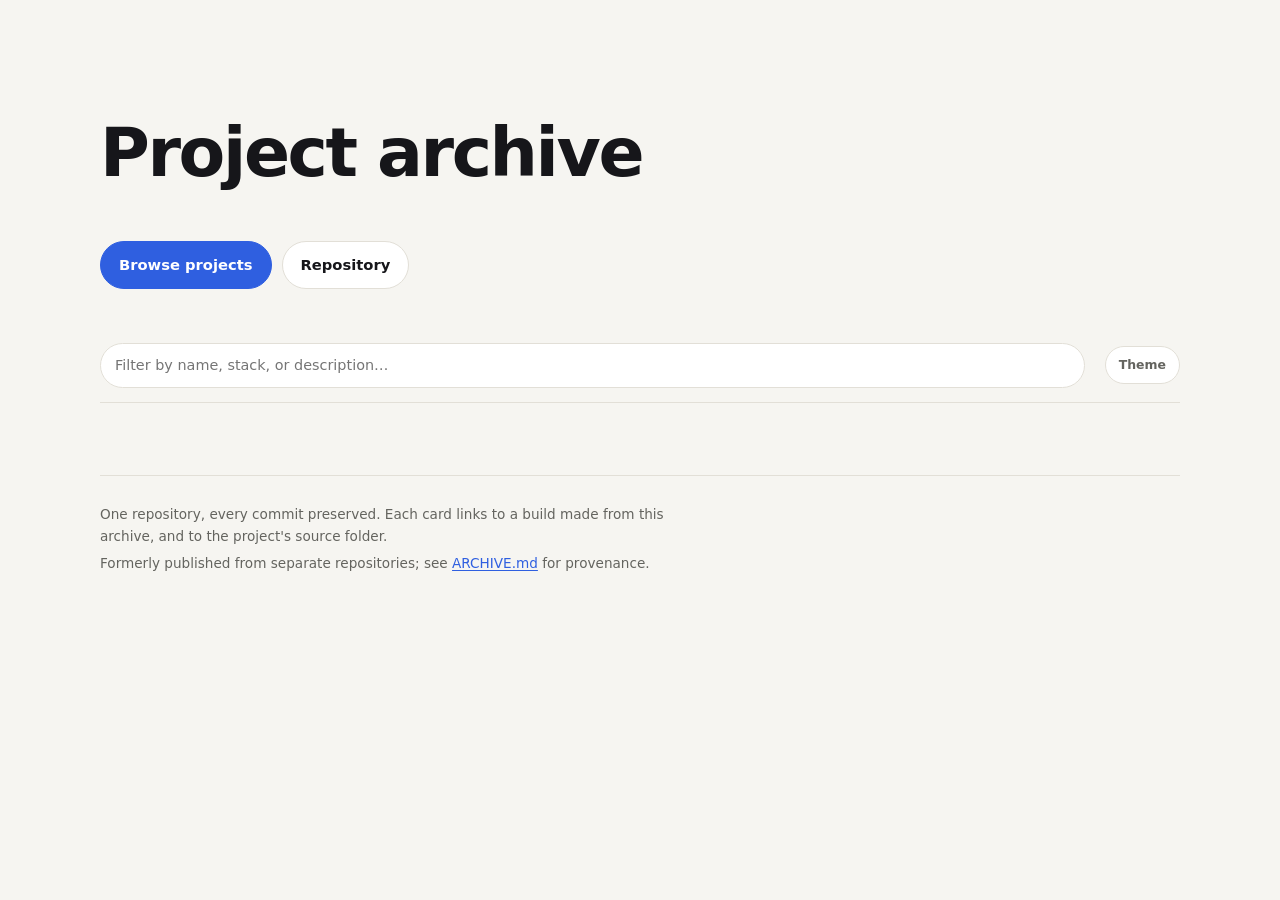
==== site/index.html @ 1af31318 "Archive: hub site, manifest, and import tooling" ====
<!doctype html>
<html lang="en">
  <head>
    <meta charset="utf-8">
    <meta name="viewport" content="width=device-width, initial-scale=1">
    <title><!--TITLE--></title>
    <meta name="description" content="<!--DESCRIPTION-->">
    <link rel="stylesheet" href="styles.css">
    <link rel="icon" href="favicon.svg" type="image/svg+xml">
  </head>
  <body>
    <a class="skip" href="#projects">Skip to projects</a>

    <header class="hero">
      <p class="kicker"><!--COURSE--></p>
      <h1>Project archive</h1>
      <p class="lede"><!--LEDE--></p>
      <div class="hero-meta"><!--META--></div>
      <div class="hero-actions">
        <a class="btn primary" href="#projects">Browse projects</a>
        <a class="btn" href="<!--REPO-->">Repository</a>
      </div>
    </header>

    <main id="projects">
      <div class="toolbar">
        <label class="search">
          <span class="sr-only">Filter projects</span>
          <input id="q" type="search" placeholder="Filter by name, stack, or description…" autocomplete="off">
        </label>
        <div class="chips" id="chips" role="group" aria-label="Filter by stack"></div>
        <button id="theme" class="theme" type="button" aria-label="Toggle colour theme">Theme</button>
      </div>

      <!--SECTIONS-->

      <p id="empty" class="empty" hidden>No projects match that filter.</p>
    </main>

    <footer class="foot">
      <p>
        One repository, every commit preserved. Each card links to a build made from this
        archive, and to the project's source folder.
      </p>
      <p class="muted">Formerly published from separate repositories; see <a href="<!--REPO-->/blob/main/ARCHIVE.md">ARCHIVE.md</a> for provenance.</p>
    </footer>

    <script src="main.js"></script>
  </body>
</html>
---- site/styles.css ----
:root {
  color-scheme: light;
  --bg: #f6f5f1;
  --panel: #ffffff;
  --ink: #16161a;
  --muted: #64645f;
  --line: #e2dfd7;
  --accent: #2f5fe0;
  --accent-ink: #ffffff;
  --chip: #eeecE6;
  --shadow: 0 1px 2px rgb(22 22 26 / 6%), 0 10px 30px rgb(22 22 26 / 5%);
  --radius: 16px;
  --max: 1080px;
}

@media (prefers-color-scheme: dark) {
  :root {
    color-scheme: dark;
    --bg: #0e0f12;
    --panel: #16181d;
    --ink: #ececf1;
    --muted: #9a9aa4;
    --line: #282a31;
    --accent: #7ba2ff;
    --accent-ink: #0d1224;
    --chip: #20232a;
    --shadow: 0 1px 2px rgb(0 0 0 / 40%), 0 12px 34px rgb(0 0 0 / 28%);
  }
}

:root[data-theme="light"] {
  color-scheme: light;
  --bg: #f6f5f1;
  --panel: #ffffff;
  --ink: #16161a;
  --muted: #64645f;
  --line: #e2dfd7;
  --accent: #2f5fe0;
  --accent-ink: #ffffff;
  --chip: #eeecE6;
  --shadow: 0 1px 2px rgb(22 22 26 / 6%), 0 10px 30px rgb(22 22 26 / 5%);
}

:root[data-theme="dark"] {
  color-scheme: dark;
  --bg: #0e0f12;
  --panel: #16181d;
  --ink: #ececf1;
  --muted: #9a9aa4;
  --line: #282a31;
  --accent: #7ba2ff;
  --accent-ink: #0d1224;
  --chip: #20232a;
  --shadow: 0 1px 2px rgb(0 0 0 / 40%), 0 12px 34px rgb(0 0 0 / 28%);
}

* {
  box-sizing: border-box;
}

html {
  scroll-behavior: smooth;
}

body {
  margin: 0;
  background: var(--bg);
  color: var(--ink);
  font: 16px/1.6 ui-sans-serif, system-ui, -apple-system, "Segoe UI", Roboto,
    sans-serif;
  -webkit-font-smoothing: antialiased;
}

a {
  color: var(--accent);
  text-decoration-thickness: 1px;
  text-underline-offset: 2px;
}

:focus-visible {
  outline: 2px solid var(--accent);
  outline-offset: 3px;
  border-radius: 6px;
}

.sr-only,
.skip:not(:focus) {
  position: absolute;
  width: 1px;
  height: 1px;
  padding: 0;
  margin: -1px;
  overflow: hidden;
  clip: rect(0 0 0 0);
  white-space: nowrap;
  border: 0;
}

.skip:focus {
  position: fixed;
  top: 12px;
  left: 12px;
  z-index: 10;
  padding: 10px 14px;
  background: var(--panel);
  border-radius: 10px;
  box-shadow: var(--shadow);
}

.hero,
main,
.foot {
  width: min(100% - 40px, var(--max));
  margin-inline: auto;
}

.hero {
  padding: clamp(56px, 9vw, 104px) 0 40px;
}

.kicker {
  margin: 0 0 14px;
  font-size: 0.78rem;
  font-weight: 650;
  letter-spacing: 0.14em;
  text-transform: uppercase;
  color: var(--muted);
}

h1 {
  margin: 0;
  font-size: clamp(2.5rem, 7vw, 4.25rem);
  line-height: 1.02;
  letter-spacing: -0.035em;
  font-weight: 720;
}

.lede {
  max-width: 58ch;
  margin: 22px 0 0;
  font-size: clamp(1.05rem, 2vw, 1.22rem);
  color: var(--muted);
}

.hero-meta {
  display: flex;
  flex-wrap: wrap;
  gap: 8px;
  margin-top: 26px;
}

.stat {
  display: inline-flex;
  align-items: baseline;
  gap: 8px;
  padding: 7px 12px;
  border: 1px solid var(--line);
  border-radius: 999px;
  background: var(--panel);
  font-size: 0.85rem;
  color: var(--muted);
}

.stat b {
  color: var(--ink);
  font-weight: 650;
}

.hero-actions {
  display: flex;
  flex-wrap: wrap;
  gap: 10px;
  margin-top: 28px;
}

.btn {
  display: inline-flex;
  align-items: center;
  gap: 8px;
  padding: 11px 18px;
  border-radius: 999px;
  border: 1px solid var(--line);
  background: var(--panel);
  color: var(--ink);
  font-size: 0.92rem;
  font-weight: 600;
  text-decoration: none;
  transition: transform 120ms ease, border-color 120ms ease;
}

.btn:hover {
  transform: translateY(-1px);
  border-color: var(--muted);
}

.btn.primary {
  background: var(--accent);
  border-color: var(--accent);
  color: var(--accent-ink);
}

.toolbar {
  position: sticky;
  top: 0;
  z-index: 5;
  display: flex;
  align-items: center;
  gap: 10px;
  flex-wrap: wrap;
  padding: 14px 0;
  background: color-mix(in srgb, var(--bg) 88%, transparent);
  backdrop-filter: blur(10px);
  border-bottom: 1px solid var(--line);
}

.search {
  flex: 1 1 260px;
}

.search input {
  width: 100%;
  padding: 10px 14px;
  border: 1px solid var(--line);
  border-radius: 999px;
  background: var(--panel);
  color: var(--ink);
  font: inherit;
  font-size: 0.9rem;
}

.chips {
  display: flex;
  gap: 6px;
  flex-wrap: wrap;
}

.chip {
  padding: 6px 11px;
  border: 1px solid var(--line);
  border-radius: 999px;
  background: transparent;
  color: var(--muted);
  font: inherit;
  font-size: 0.78rem;
  font-weight: 600;
  cursor: pointer;
}

.chip[aria-pressed="true"] {
  background: var(--ink);
  border-color: var(--ink);
  color: var(--bg);
}

.theme {
  padding: 8px 13px;
  border: 1px solid var(--line);
  border-radius: 999px;
  background: var(--panel);
  color: var(--muted);
  font: inherit;
  font-size: 0.78rem;
  font-weight: 600;
  cursor: pointer;
}

.group {
  padding-top: 44px;
}

.group-head {
  display: flex;
  align-items: baseline;
  gap: 12px;
  margin-bottom: 18px;
}

.group-head h2 {
  margin: 0;
  font-size: 1.35rem;
  letter-spacing: -0.02em;
}

.group-head .count {
  color: var(--muted);
  font-size: 0.85rem;
}

.grid {
  display: grid;
  grid-template-columns: repeat(auto-fill, minmax(290px, 1fr));
  gap: 14px;
}

.card {
  display: flex;
  flex-direction: column;
  gap: 10px;
  padding: 18px;
  border: 1px solid var(--line);
  border-radius: var(--radius);
  background: var(--panel);
  transition: border-color 140ms ease, transform 140ms ease, box-shadow 140ms
    ease;
}

.card:hover {
  transform: translateY(-2px);
  border-color: color-mix(in srgb, var(--accent) 45%, var(--line));
  box-shadow: var(--shadow);
}

.card-top {
  display: flex;
  align-items: center;
  justify-content: space-between;
  gap: 10px;
}

.label {
  font-size: 0.72rem;
  font-weight: 700;
  letter-spacing: 0.08em;
  color: var(--accent);
}

.stack {
  min-width: 0;
  text-align: right;
  font-size: 0.72rem;
  color: var(--muted);
  overflow: hidden;
  text-overflow: ellipsis;
  white-space: nowrap;
}

.card h3 {
  margin: 0;
  font-size: 1.16rem;
  line-height: 1.25;
  letter-spacing: -0.015em;
}

.card h3 a {
  color: inherit;
  text-decoration: none;
}

.card h3 a:hover {
  text-decoration: underline;
}

.card p {
  margin: 0;
  color: var(--muted);
  font-size: 0.9rem;
}

.card-foot {
  display: flex;
  align-items: center;
  justify-content: space-between;
  gap: 10px;
  margin-top: auto;
  padding-top: 8px;
  font-size: 0.78rem;
  color: var(--muted);
}

.links {
  display: flex;
  gap: 12px;
}

.links a {
  font-weight: 600;
  font-size: 0.8rem;
  text-decoration: none;
}

.links a:hover {
  text-decoration: underline;
}

.links .src {
  color: var(--muted);
}

.badge {
  display: inline-block;
  padding: 2px 8px;
  border-radius: 999px;
  background: var(--chip);
  font-size: 0.7rem;
  font-weight: 650;
  color: var(--muted);
}

.empty {
  padding: 40px 0;
  color: var(--muted);
}

.foot {
  margin-top: 72px;
  padding: 28px 0 56px;
  border-top: 1px solid var(--line);
  font-size: 0.85rem;
  color: var(--muted);
}

.foot p {
  margin: 0 0 6px;
  max-width: 70ch;
}

.muted {
  color: var(--muted);
}

@media (max-width: 560px) {
  .hero {
    padding-top: 48px;
  }
  .grid {
    grid-template-columns: 1fr;
  }
  .card-foot {
    flex-direction: column;
    align-items: flex-start;
  }
}
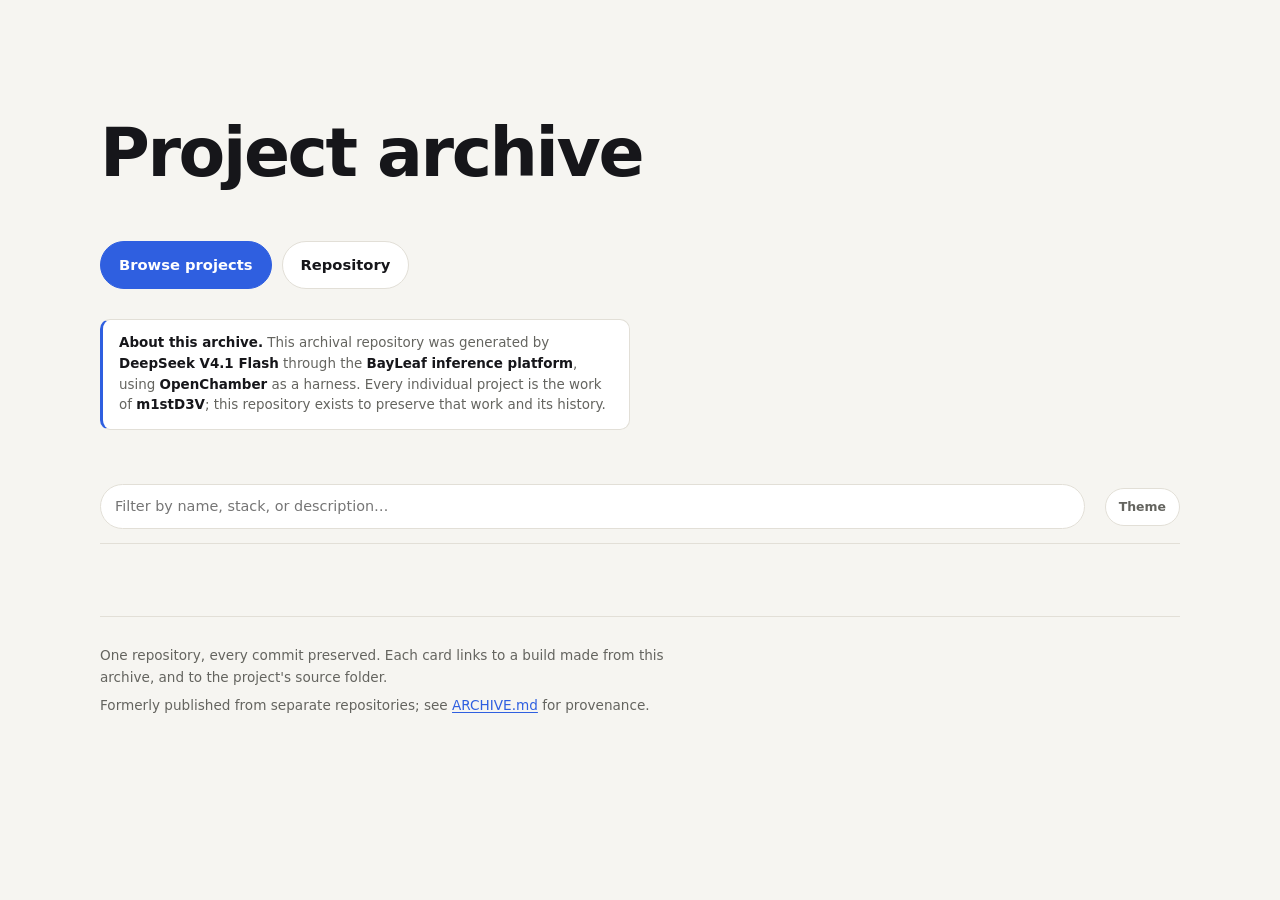
==== commit cb97ef0f: "Add archival attribution disclaimer to the site and docs" ====
--- a/site/index.html
+++ b/site/index.html
@@ -20,13 +20,20 @@
         <a class="btn primary" href="#projects">Browse projects</a>
         <a class="btn" href="<!--REPO-->">Repository</a>
       </div>
+
+      <p class="notice">
+        <strong>About this archive.</strong> This archival repository was generated by
+        <strong>DeepSeek V4.1 Flash</strong> through the <strong>BayLeaf inference platform</strong>,
+        using <strong>OpenChamber</strong> as a harness. Every individual project is the work of
+        <strong>m1stD3V</strong>; this repository exists to preserve that work and its history.
+      </p>
     </header>
 
     <main id="projects">
       <div class="toolbar">
         <label class="search">
           <span class="sr-only">Filter projects</span>
-          <input id="q" type="search" placeholder="Filter by name, stack, or description…" autocomplete="off">
+          <input id="q" type="search" aria-label="Filter projects" placeholder="Filter by name, stack, or description…" autocomplete="off">
         </label>
         <div class="chips" id="chips" role="group" aria-label="Filter by stack"></div>
         <button id="theme" class="theme" type="button" aria-label="Toggle colour theme">Theme</button>
--- a/site/styles.css
+++ b/site/styles.css
@@ -430,3 +430,25 @@
     align-items: flex-start;
   }
 }
+
+[hidden] {
+  display: none !important;
+}
+
+.notice {
+  max-width: 62ch;
+  margin: 30px 0 0;
+  padding: 13px 16px;
+  border: 1px solid var(--line);
+  border-left: 3px solid var(--accent);
+  border-radius: 10px;
+  background: var(--panel);
+  color: var(--muted);
+  font-size: 0.84rem;
+  line-height: 1.55;
+}
+
+.notice strong {
+  color: var(--ink);
+  font-weight: 650;
+}
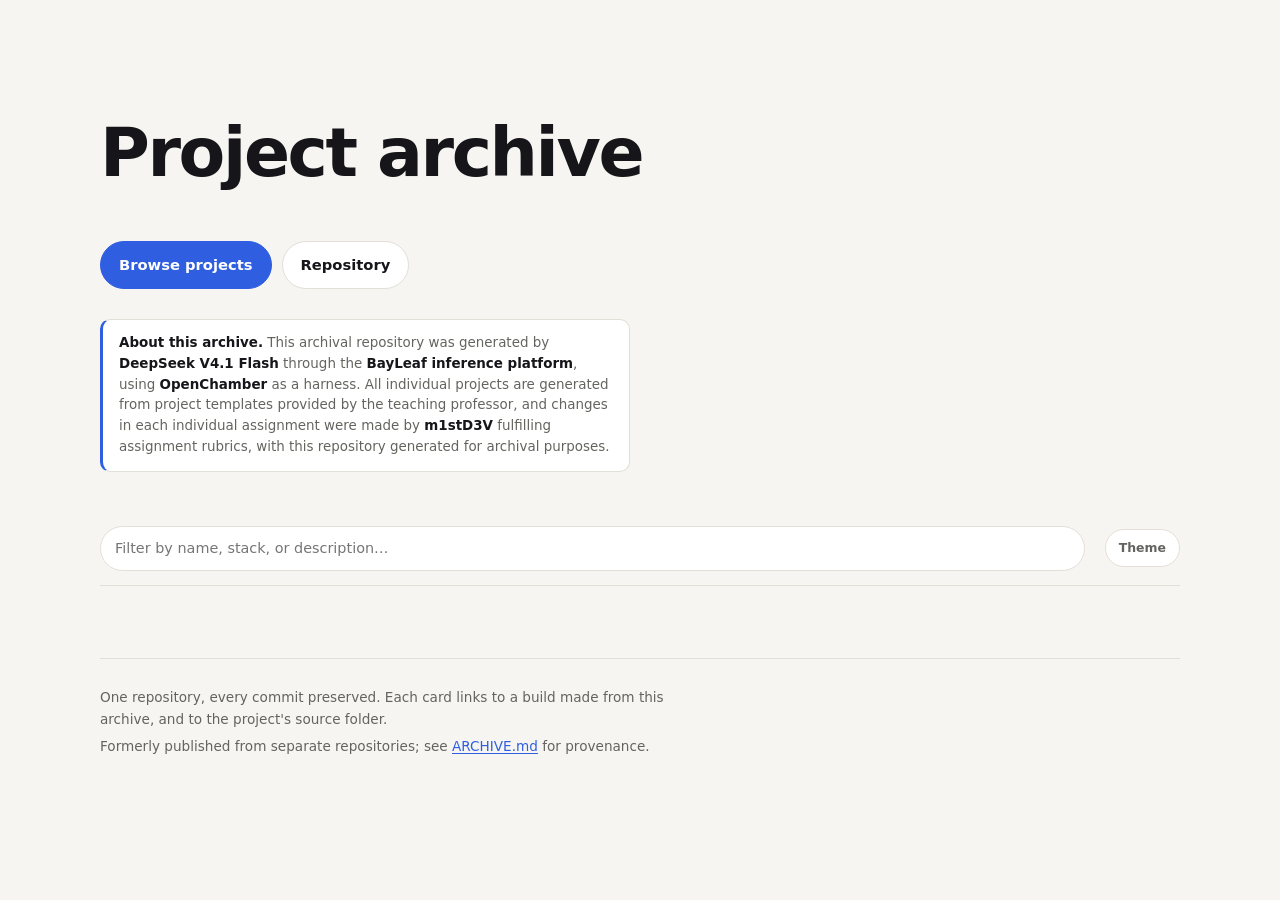
==== commit 958fb17a: "docs: correct the disclaimer to name the teaching templates" ====
--- a/site/index.html
+++ b/site/index.html
@@ -24,8 +24,10 @@
       <p class="notice">
         <strong>About this archive.</strong> This archival repository was generated by
         <strong>DeepSeek V4.1 Flash</strong> through the <strong>BayLeaf inference platform</strong>,
-        using <strong>OpenChamber</strong> as a harness. Every individual project is the work of
-        <strong>m1stD3V</strong>; this repository exists to preserve that work and its history.
+        using <strong>OpenChamber</strong> as a harness. All individual projects are generated from
+        project templates provided by the teaching professor, and changes in each individual
+        assignment were made by <strong>m1stD3V</strong> fulfilling assignment rubrics, with this
+        repository generated for archival purposes.
       </p>
     </header>
 
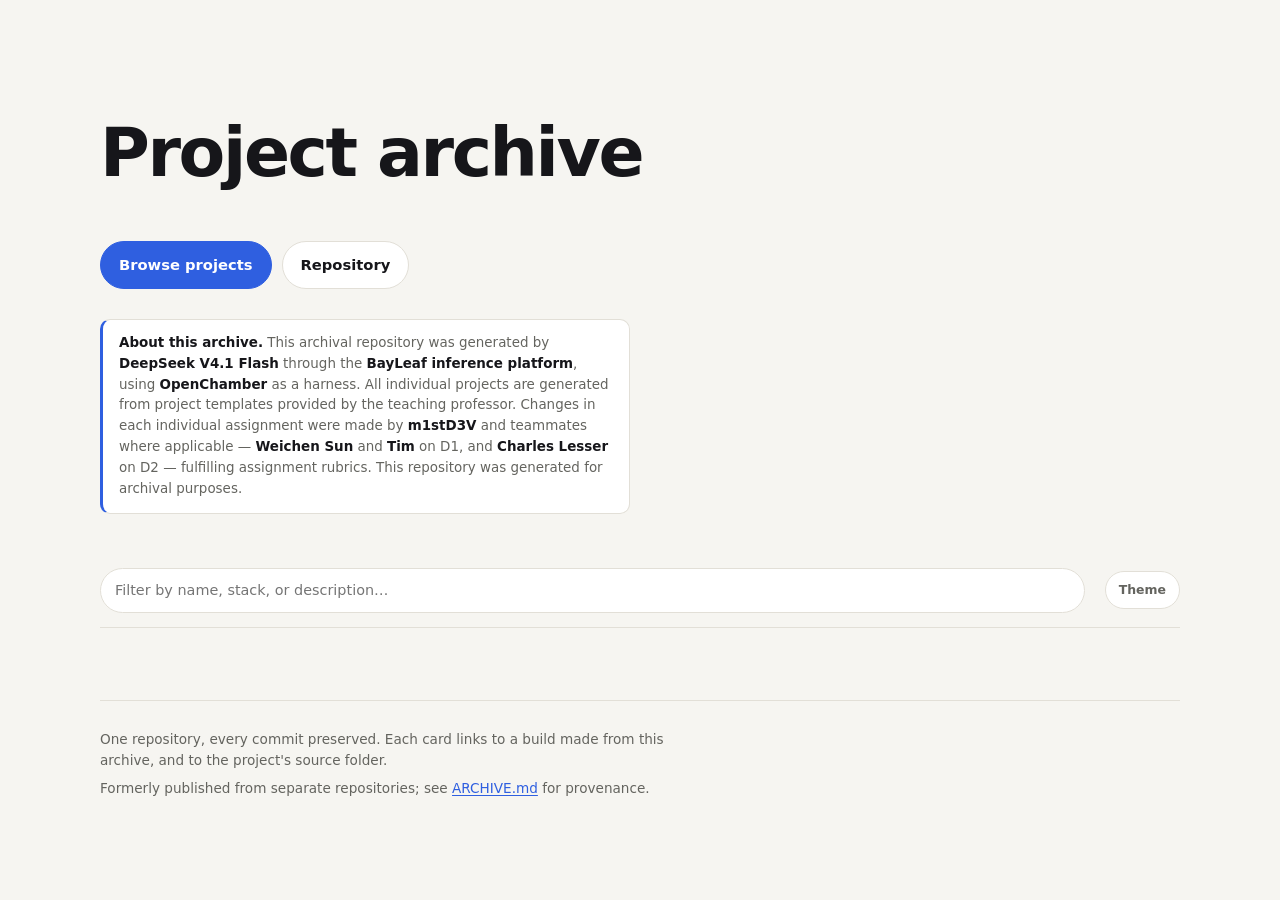
==== commit 79793d34: "docs: credit teammates on the collaborative projects" ====
--- a/site/index.html
+++ b/site/index.html
@@ -25,9 +25,10 @@
         <strong>About this archive.</strong> This archival repository was generated by
         <strong>DeepSeek V4.1 Flash</strong> through the <strong>BayLeaf inference platform</strong>,
         using <strong>OpenChamber</strong> as a harness. All individual projects are generated from
-        project templates provided by the teaching professor, and changes in each individual
-        assignment were made by <strong>m1stD3V</strong> fulfilling assignment rubrics, with this
-        repository generated for archival purposes.
+        project templates provided by the teaching professor. Changes in each individual assignment
+        were made by <strong>m1stD3V</strong> and teammates where applicable — <strong>Weichen Sun</strong>
+        and <strong>Tim</strong> on D1, and <strong>Charles Lesser</strong> on D2 — fulfilling assignment
+        rubrics. This repository was generated for archival purposes.
       </p>
     </header>
 
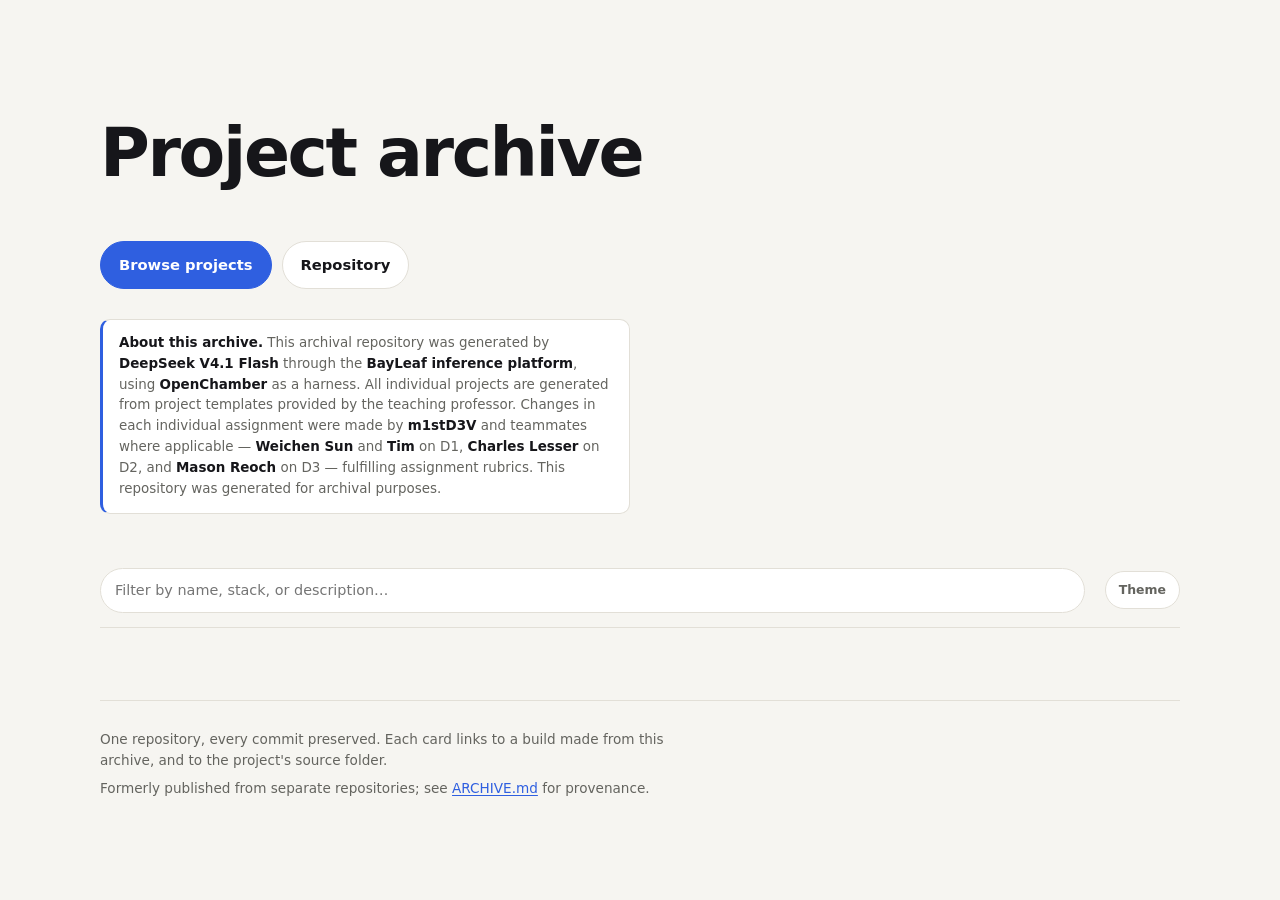
==== commit 4c4b9a5f: "docs: credit Mason Reoch on D3" ====
--- a/site/index.html
+++ b/site/index.html
@@ -27,8 +27,8 @@
         using <strong>OpenChamber</strong> as a harness. All individual projects are generated from
         project templates provided by the teaching professor. Changes in each individual assignment
         were made by <strong>m1stD3V</strong> and teammates where applicable — <strong>Weichen Sun</strong>
-        and <strong>Tim</strong> on D1, and <strong>Charles Lesser</strong> on D2 — fulfilling assignment
-        rubrics. This repository was generated for archival purposes.
+        and <strong>Tim</strong> on D1, <strong>Charles Lesser</strong> on D2, and <strong>Mason Reoch</strong>
+        on D3 — fulfilling assignment rubrics. This repository was generated for archival purposes.
       </p>
     </header>
 
